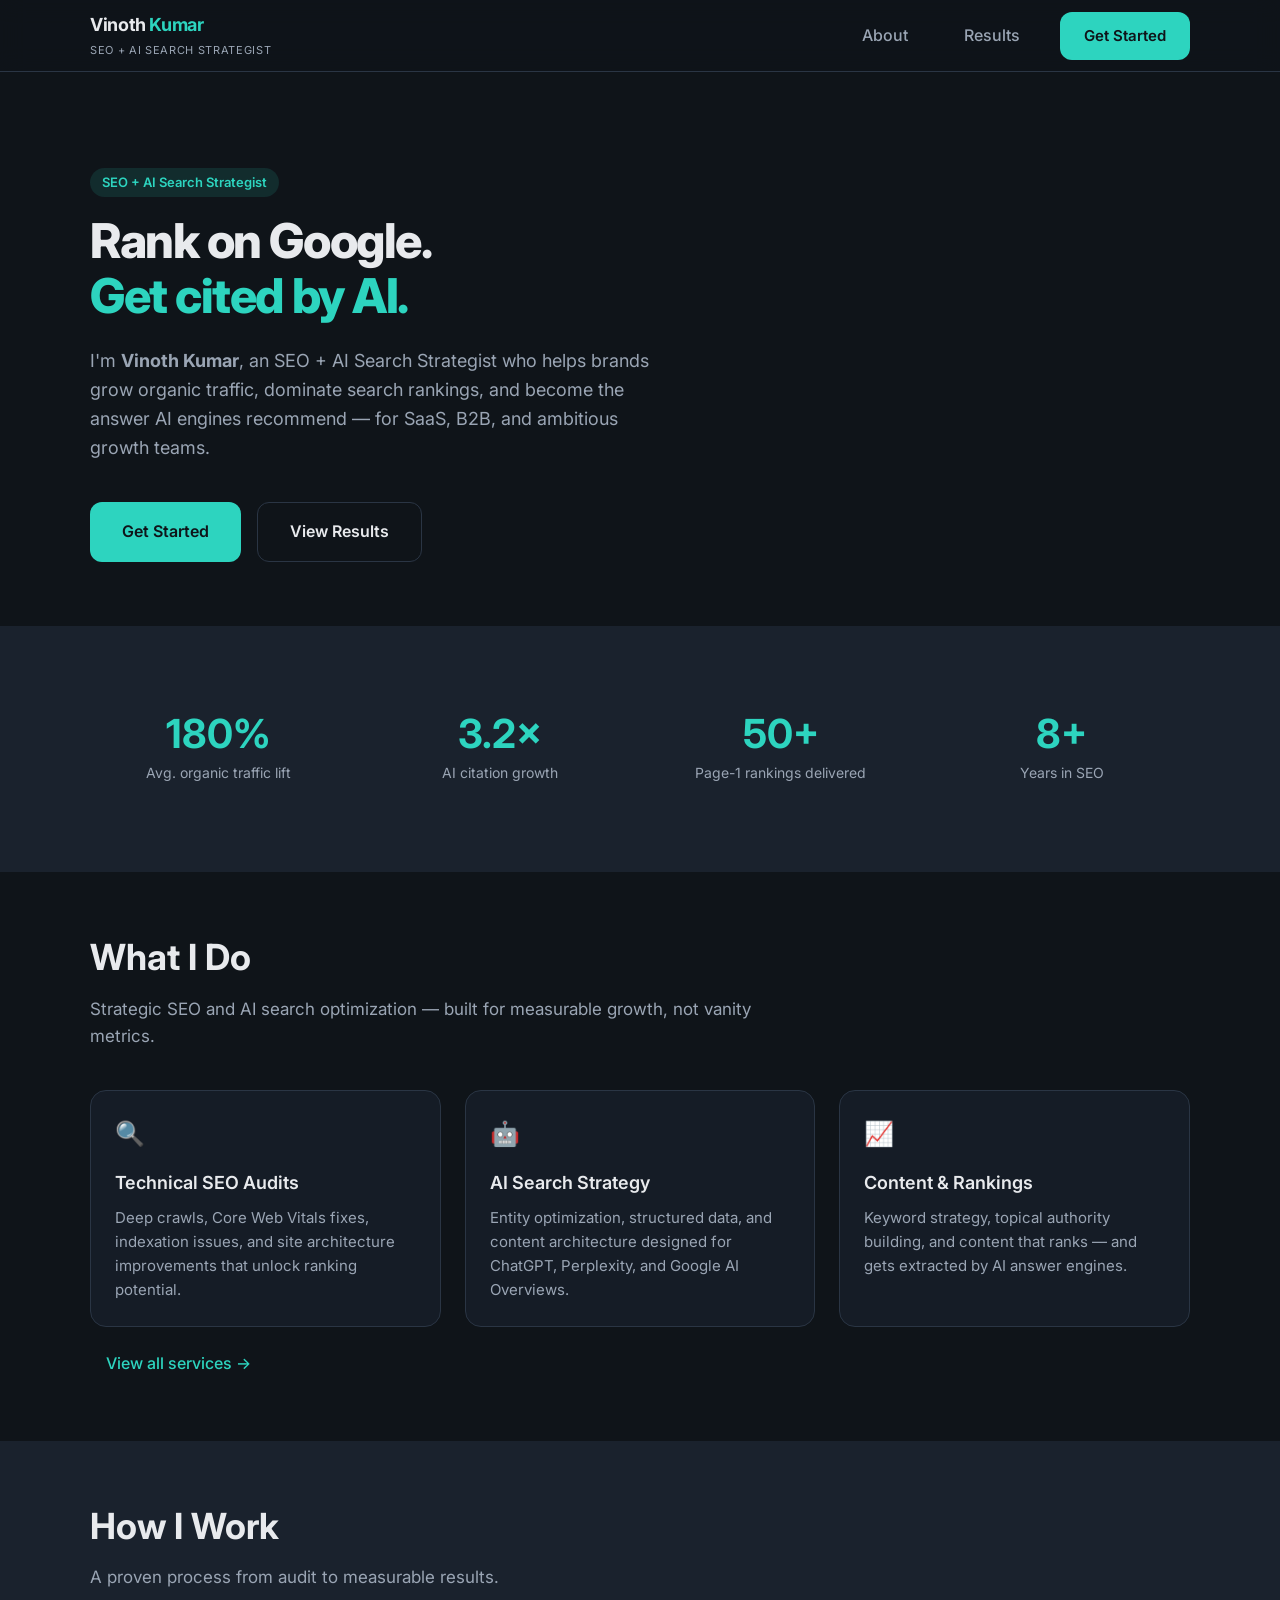
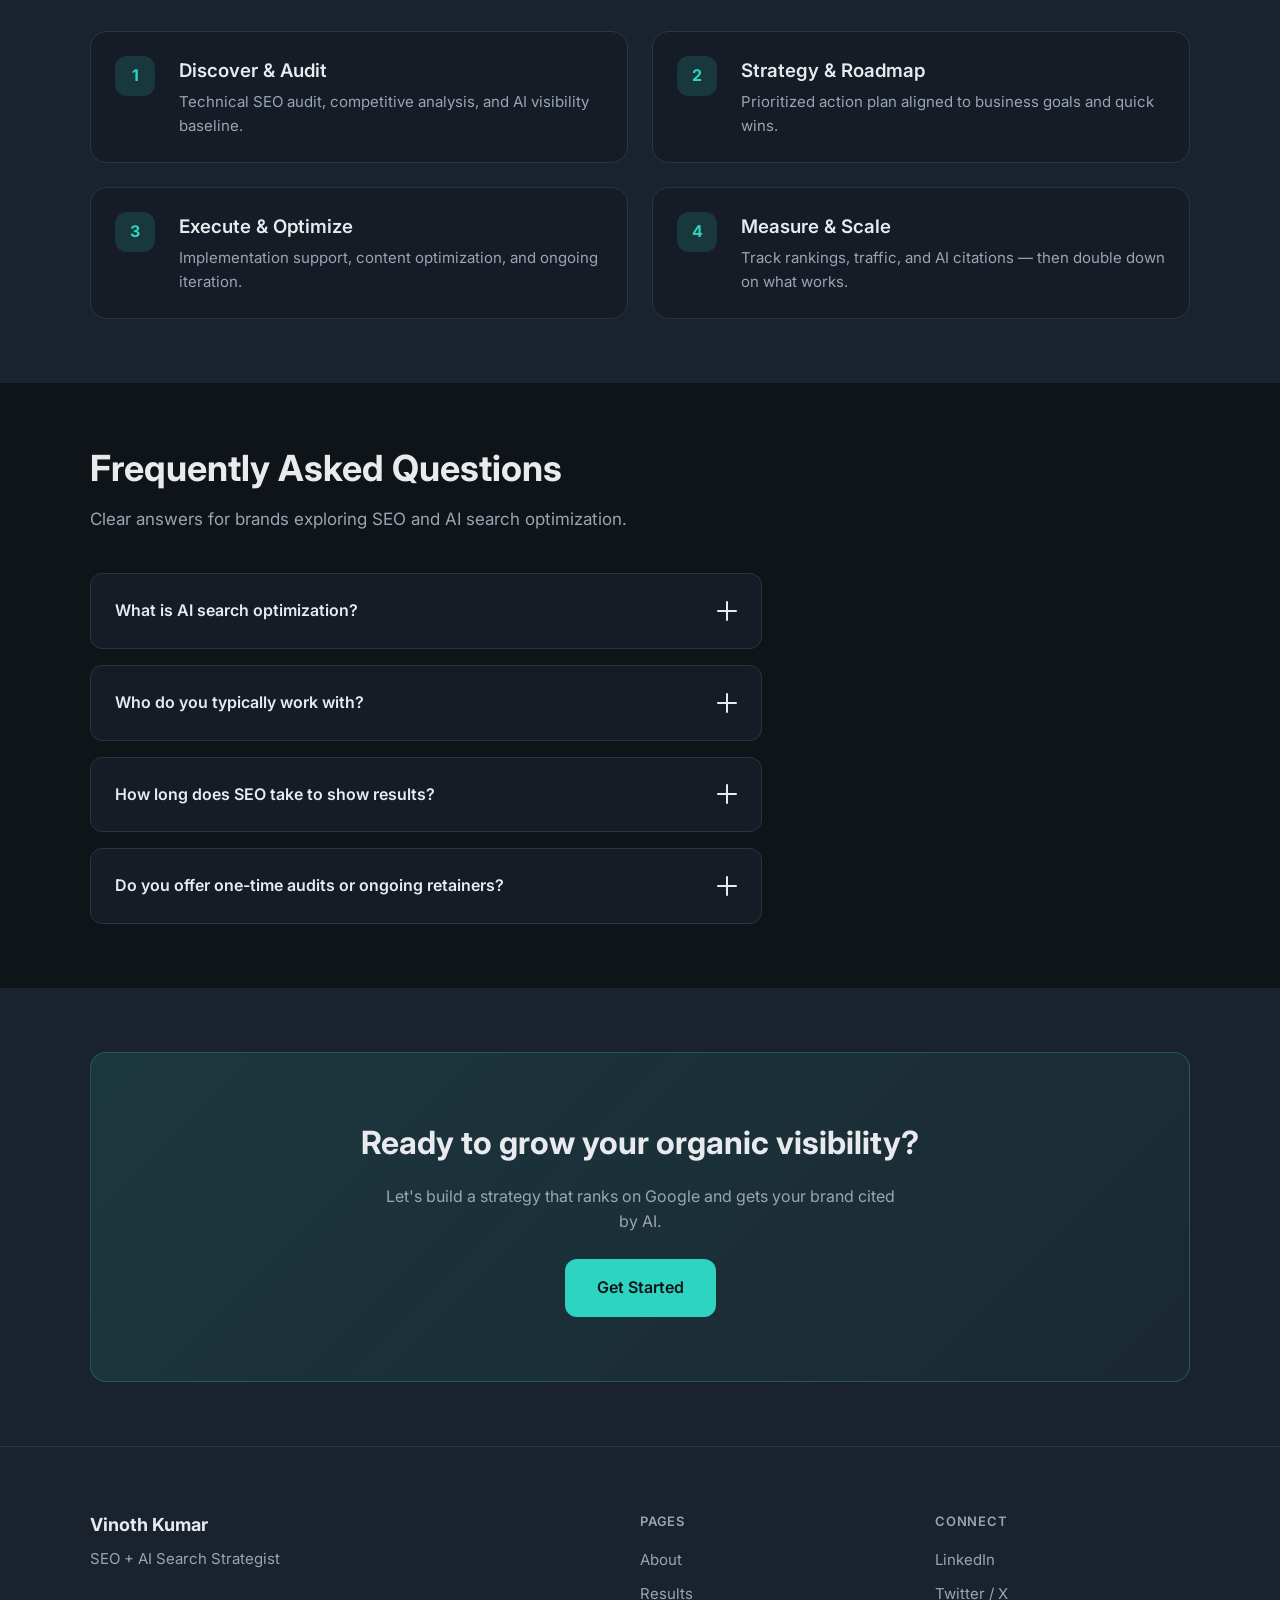
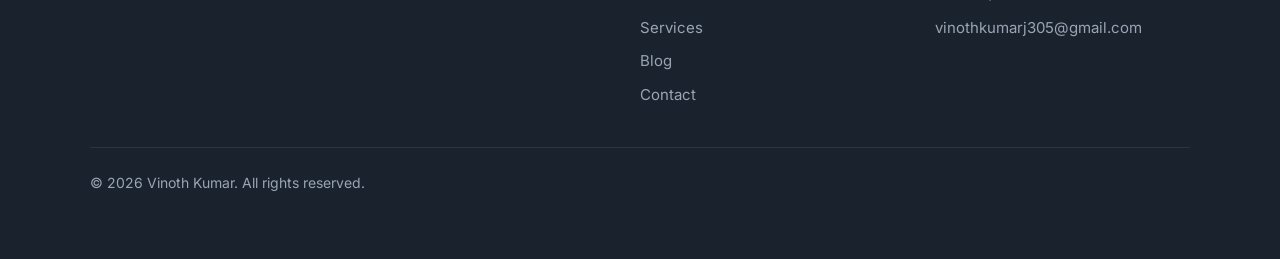
==== index.html @ 36f302c6 "Final commit" ====
<!DOCTYPE html>
<html lang="en">
<head>
  <meta charset="UTF-8">
  <meta name="viewport" content="width=device-width, initial-scale=1.0">
  <title>SEO + AI Search Strategist | Vinoth Kumar</title>
  <meta name="description" content="Vinoth Kumar is an SEO + AI Search Strategist helping brands rank on Google and get cited in AI answer engines like ChatGPT, Perplexity, and Google AI Overviews.">
  <link rel="canonical" href="https://vinothkumar.com/">
  <meta property="og:type" content="website">
 <meta name="google-site-verification" content="JysML5i7Ww_M5L6dFqR-Ev9CM48P8scNRQvdBjhO4kY" />
  <meta property="og:title" content="SEO + AI Search Strategist | Vinoth Kumar">
  <meta property="og:description" content="Rank on Google. Get cited by AI. Strategic SEO and AI search optimization for growth-focused brands.">
  <meta property="og:url" content="https://vinothkumar.com/">
  <meta property="og:image" content="https://vinothkumar.com/og-share.svg">
  <meta name="twitter:card" content="summary_large_image">
  <meta name="twitter:title" content="SEO + AI Search Strategist | Vinoth Kumar">
  <meta name="twitter:description" content="Rank on Google. Get cited by AI. Strategic SEO and AI search optimization for growth-focused brands.">
  <meta name="twitter:image" content="https://vinothkumar.com/og-share.svg">
  <link rel="icon" href="favicon.svg" type="image/svg+xml">
  <link rel="preconnect" href="https://fonts.googleapis.com">
  <link rel="preconnect" href="https://fonts.gstatic.com" crossorigin>
  <link href="https://fonts.googleapis.com/css2?family=Inter:wght@400;500;600;700;800&display=swap" rel="stylesheet">
  <link rel="stylesheet" href="reset.css">
  <link rel="stylesheet" href="variables.css">
  <link rel="stylesheet" href="layout.css">
  <link rel="stylesheet" href="components.css">
  <link rel="stylesheet" href="pages.css">
  <!-- Google tag (gtag.js) -->
<script async src="https://www.googletagmanager.com/gtag/js?id=G-STHYHL5LMD"></script>
<script>
  window.dataLayer = window.dataLayer || [];
  function gtag(){dataLayer.push(arguments);}
  gtag('js', new Date());

  gtag('config', 'G-STHYHL5LMD');
</script>
  <script type="application/ld+json">
  {
    "@context": "https://schema.org",
    "@type": "Person",
    "name": "Vinoth Kumar",
    "jobTitle": "SEO + AI Search Strategist",
    "url": "https://vinothkumar.com",
    "description": "SEO and AI search strategist helping brands improve organic visibility and AI answer engine citations.",
    "sameAs": [
      "https://linkedin.com/in/vinothkumar",
      "https://twitter.com/vinothkumar"
    ]
  }
  </script>
  <script type="application/ld+json">
  {
    "@context": "https://schema.org",
    "@type": "FAQPage",
    "mainEntity": [
      {
        "@type": "Question",
        "name": "What is AI search optimization?",
        "acceptedAnswer": {
          "@type": "Answer",
          "text": "AI search optimization is the practice of structuring content, entities, and technical signals so your brand appears in AI-generated answers from tools like ChatGPT, Perplexity, and Google AI Overviews — not just traditional search results."
        }
      },
      {
        "@type": "Question",
        "name": "Who does Vinoth Kumar work with?",
        "acceptedAnswer": {
          "@type": "Answer",
          "text": "Vinoth Kumar works with SaaS companies, B2B brands, and growth-focused businesses that want measurable improvements in organic traffic, search rankings, and AI visibility."
        }
      },
      {
        "@type": "Question",
        "name": "How long does SEO take to show results?",
        "acceptedAnswer": {
          "@type": "Answer",
          "text": "Most clients see initial improvements within 60–90 days, with compounding gains over 6–12 months depending on competition, site authority, and scope of work."
        }
      }
    ]
  }
  </script>
</head>
<body>
  <header class="site-header">
    <div class="container">
      <a href="index.html" class="logo" aria-label="Vinoth Kumar — Home">
        <span class="logo__name"><span class="logo__name-first">Vinoth</span> <span class="logo__name-last">Kumar</span></span>
        <span class="logo__tagline">SEO + AI Search Strategist</span>
      </a>
      <nav class="nav" aria-label="Main navigation">
        <ul class="nav__list">
          <li><a href="about.html" class="nav__link">About</a></li>
          <li><a href="results.html" class="nav__link">Results</a></li>
          <li><a href="contact.html" class="btn btn--primary nav__cta">Get Started</a></li>
        </ul>
      </nav>
      <button class="nav__toggle" aria-label="Open menu" aria-expanded="false">
        <span class="nav__toggle-icon"></span>
      </button>
    </div>
  </header>

  <main>
    <section class="hero">
      <div class="container">
        <div class="hero__content">
          <span class="badge">SEO + AI Search Strategist</span>
          <h1 class="hero__title">
            Rank on Google.<br>
            <span class="hero__title-accent">Get cited by AI.</span>
          </h1>
          <p class="hero__text">
            I'm <strong>Vinoth Kumar</strong>, an SEO + AI Search Strategist who helps brands grow organic traffic, dominate search rankings, and become the answer AI engines recommend — for SaaS, B2B, and ambitious growth teams.
          </p>
          <div class="hero__actions">
            <a href="contact.html" class="btn btn--primary btn--lg">Get Started</a>
            <a href="results.html" class="btn btn--secondary btn--lg">View Results</a>
          </div>
        </div>
      </div>
    </section>

    <section class="section section--alt">
      <div class="container">
        <div class="stats-row">
          <div class="stat">
            <div class="stat__value">180%</div>
            <div class="stat__label">Avg. organic traffic lift</div>
          </div>
          <div class="stat">
            <div class="stat__value">3.2×</div>
            <div class="stat__label">AI citation growth</div>
          </div>
          <div class="stat">
            <div class="stat__value">50+</div>
            <div class="stat__label">Page-1 rankings delivered</div>
          </div>
          <div class="stat">
            <div class="stat__value">8+</div>
            <div class="stat__label">Years in SEO</div>
          </div>
        </div>
      </div>
    </section>

    <section class="section" id="services">
      <div class="container">
        <div class="section__header">
          <h2 class="section__title">What I Do</h2>
          <p class="section__subtitle">Strategic SEO and AI search optimization — built for measurable growth, not vanity metrics.</p>
        </div>
        <div class="card-grid card-grid--3">
          <article class="card">
            <div class="card__icon" aria-hidden="true">🔍</div>
            <h3 class="card__title">Technical SEO Audits</h3>
            <p class="card__text">Deep crawls, Core Web Vitals fixes, indexation issues, and site architecture improvements that unlock ranking potential.</p>
          </article>
          <article class="card">
            <div class="card__icon" aria-hidden="true">🤖</div>
            <h3 class="card__title">AI Search Strategy</h3>
            <p class="card__text">Entity optimization, structured data, and content architecture designed for ChatGPT, Perplexity, and Google AI Overviews.</p>
          </article>
          <article class="card">
            <div class="card__icon" aria-hidden="true">📈</div>
            <h3 class="card__title">Content &amp; Rankings</h3>
            <p class="card__text">Keyword strategy, topical authority building, and content that ranks — and gets extracted by AI answer engines.</p>
          </article>
        </div>
        <p style="margin-top: var(--space-md);">
          <a href="services.html" class="nav__link" style="display: inline; color: var(--color-accent);">View all services →</a>
        </p>
      </div>
    </section>

    <section class="section section--alt">
      <div class="container">
        <div class="section__header">
          <h2 class="section__title">How I Work</h2>
          <p class="section__subtitle">A proven process from audit to measurable results.</p>
        </div>
        <ol class="process-list">
          <li class="process-step">
            <span class="process-step__number">1</span>
            <div>
              <h3 class="process-step__title">Discover &amp; Audit</h3>
              <p class="process-step__text">Technical SEO audit, competitive analysis, and AI visibility baseline.</p>
            </div>
          </li>
          <li class="process-step">
            <span class="process-step__number">2</span>
            <div>
              <h3 class="process-step__title">Strategy &amp; Roadmap</h3>
              <p class="process-step__text">Prioritized action plan aligned to business goals and quick wins.</p>
            </div>
          </li>
          <li class="process-step">
            <span class="process-step__number">3</span>
            <div>
              <h3 class="process-step__title">Execute &amp; Optimize</h3>
              <p class="process-step__text">Implementation support, content optimization, and ongoing iteration.</p>
            </div>
          </li>
          <li class="process-step">
            <span class="process-step__number">4</span>
            <div>
              <h3 class="process-step__title">Measure &amp; Scale</h3>
              <p class="process-step__text">Track rankings, traffic, and AI citations — then double down on what works.</p>
            </div>
          </li>
        </ol>
      </div>
    </section>

    <section class="section">
      <div class="container">
        <div class="section__header">
          <h2 class="section__title">Frequently Asked Questions</h2>
          <p class="section__subtitle">Clear answers for brands exploring SEO and AI search optimization.</p>
        </div>
        <div class="faq-list">
          <div class="faq-item">
            <button class="faq-item__question" aria-expanded="false">
              What is AI search optimization?
              <span class="faq-item__icon" aria-hidden="true"></span>
            </button>
            <div class="faq-item__answer">
              AI search optimization is the practice of structuring content, entities, and technical signals so your brand appears in AI-generated answers from tools like ChatGPT, Perplexity, and Google AI Overviews — not just traditional search results.
            </div>
          </div>
          <div class="faq-item">
            <button class="faq-item__question" aria-expanded="false">
              Who do you typically work with?
              <span class="faq-item__icon" aria-hidden="true"></span>
            </button>
            <div class="faq-item__answer">
              I work with SaaS companies, B2B brands, and growth-focused businesses that want measurable improvements in organic traffic, search rankings, and AI visibility.
            </div>
          </div>
          <div class="faq-item">
            <button class="faq-item__question" aria-expanded="false">
              How long does SEO take to show results?
              <span class="faq-item__icon" aria-hidden="true"></span>
            </button>
            <div class="faq-item__answer">
              Most clients see initial improvements within 60–90 days, with compounding gains over 6–12 months depending on competition, site authority, and scope of work.
            </div>
          </div>
          <div class="faq-item">
            <button class="faq-item__question" aria-expanded="false">
              Do you offer one-time audits or ongoing retainers?
              <span class="faq-item__icon" aria-hidden="true"></span>
            </button>
            <div class="faq-item__answer">
              Both. I offer comprehensive SEO audits for teams that want a clear roadmap, and monthly retainers for brands that want ongoing strategy, execution support, and AI search optimization.
            </div>
          </div>
        </div>
      </div>
    </section>

    <section class="section section--alt">
      <div class="container">
        <div class="cta-band">
          <h2 class="cta-band__title">Ready to grow your organic visibility?</h2>
          <p class="cta-band__text">Let's build a strategy that ranks on Google and gets your brand cited by AI.</p>
          <a href="contact.html" class="btn btn--primary btn--lg">Get Started</a>
        </div>
      </div>
    </section>
  </main>

  <footer class="site-footer">
    <div class="container">
      <div class="footer-grid">
        <div class="footer-brand">
          <p class="footer-brand__name">Vinoth Kumar</p>
          <p class="footer-brand__tagline">SEO + AI Search Strategist</p>
        </div>
        <nav class="footer-nav" aria-label="Footer navigation">
          <p class="footer-nav__title">Pages</p>
          <ul class="footer-nav__list">
            <li><a href="about.html" class="footer-nav__link">About</a></li>
            <li><a href="results.html" class="footer-nav__link">Results</a></li>
            <li><a href="services.html" class="footer-nav__link">Services</a></li>
            <li><a href="blog/index.html" class="footer-nav__link">Blog</a></li>
            <li><a href="contact.html" class="footer-nav__link">Contact</a></li>
          </ul>
        </nav>
        <nav class="footer-nav" aria-label="Connect">
          <p class="footer-nav__title">Connect</p>
          <ul class="footer-nav__list">
            <li><a href="https://linkedin.com/in/vinothkumar" class="footer-nav__link" rel="noopener noreferrer" target="_blank">LinkedIn</a></li>
            <li><a href="https://twitter.com/vinothkumar" class="footer-nav__link" rel="noopener noreferrer" target="_blank">Twitter / X</a></li>
            <li><a href="mailto:vinothkumarj305@gmail.com" class="footer-nav__link">vinothkumarj305@gmail.com</a></li>
          </ul>
        </nav>
      </div>
      <div class="footer-bottom">
        <p>&copy; 2026 Vinoth Kumar. All rights reserved.</p>
      </div>
    </div>
  </footer>

  <script src="main.js"></script>
</body>
</html>
---- variables.css ----
:root {
  --color-bg: #0f1419;
  --color-bg-elevated: #1a222d;
  --color-bg-card: #151c26;
  --color-text: #e8eaed;
  --color-text-muted: #9aa5b4;
  --color-accent: #2dd4bf;
  --color-accent-hover: #14b8a6;
  --color-border: #2a3544;
  --color-white: #ffffff;

  --font-sans: "Inter", system-ui, -apple-system, sans-serif;

  --space-xs: 0.5rem;
  --space-sm: 1rem;
  --space-md: 1.5rem;
  --space-lg: 2.5rem;
  --space-xl: 4rem;
  --space-2xl: 6rem;

  --max-width: 1100px;
  --header-height: 4.5rem;
  --radius-sm: 0.375rem;
  --radius-md: 0.75rem;
  --radius-lg: 1rem;

  --shadow-sm: 0 2px 8px rgba(0, 0, 0, 0.25);
  --shadow-md: 0 8px 24px rgba(0, 0, 0, 0.35);

  --transition: 0.2s ease;
}
---- layout.css ----
body {
  font-family: var(--font-sans);
  background-color: var(--color-bg);
  color: var(--color-text);
}

.container {
  width: min(100% - 2rem, var(--max-width));
  margin-inline: auto;
}

.section {
  padding-block: var(--space-xl);
}

.section--alt {
  background-color: var(--color-bg-elevated);
}

.section__header {
  margin-bottom: var(--space-lg);
  max-width: 42rem;
}

.section__title {
  font-size: clamp(1.75rem, 4vw, 2.25rem);
  font-weight: 700;
  line-height: 1.2;
  margin-bottom: var(--space-sm);
}

.section__subtitle {
  color: var(--color-text-muted);
  font-size: 1.0625rem;
}

/* Header */
.site-header {
  position: sticky;
  top: 0;
  z-index: 100;
  height: var(--header-height);
  background-color: rgba(15, 20, 25, 0.92);
  backdrop-filter: blur(12px);
  border-bottom: 1px solid var(--color-border);
}

.site-header .container {
  display: flex;
  align-items: center;
  justify-content: space-between;
  height: 100%;
}

.logo {
  display: flex;
  flex-direction: column;
  gap: 0.125rem;
}

.logo__name {
  font-size: 1.125rem;
  font-weight: 700;
  letter-spacing: -0.02em;
}

.logo__name-first {
  color: var(--color-text);
}

.logo__name-last {
  color: var(--color-accent);
}

.logo__tagline {
  font-size: 0.6875rem;
  color: var(--color-text-muted);
  text-transform: uppercase;
  letter-spacing: 0.06em;
}

.nav__toggle {
  display: flex;
  align-items: center;
  justify-content: center;
  width: 2.5rem;
  height: 2.5rem;
  color: var(--color-text);
}

.nav__toggle-icon,
.nav__toggle-icon::before,
.nav__toggle-icon::after {
  display: block;
  width: 1.25rem;
  height: 2px;
  background-color: currentColor;
  border-radius: 1px;
  transition: transform var(--transition), opacity var(--transition);
}

.nav__toggle-icon {
  position: relative;
}

.nav__toggle-icon::before,
.nav__toggle-icon::after {
  content: "";
  position: absolute;
  left: 0;
}

.nav__toggle-icon::before {
  top: -6px;
}

.nav__toggle-icon::after {
  top: 6px;
}

.nav__toggle[aria-expanded="true"] .nav__toggle-icon {
  background-color: transparent;
}

.nav__toggle[aria-expanded="true"] .nav__toggle-icon::before {
  top: 0;
  transform: rotate(45deg);
}

.nav__toggle[aria-expanded="true"] .nav__toggle-icon::after {
  top: 0;
  transform: rotate(-45deg);
}

.nav__list {
  display: none;
  flex-direction: column;
  gap: var(--space-sm);
  position: absolute;
  top: var(--header-height);
  left: 0;
  right: 0;
  padding: var(--space-md);
  background-color: var(--color-bg-elevated);
  border-bottom: 1px solid var(--color-border);
  box-shadow: var(--shadow-md);
}

.nav__list.is-open {
  display: flex;
}

.nav__link {
  display: block;
  padding: var(--space-xs) var(--space-sm);
  color: var(--color-text-muted);
  font-weight: 500;
  border-radius: var(--radius-sm);
  transition: color var(--transition), background-color var(--transition);
}

.nav__link:hover,
.nav__link:focus-visible {
  color: var(--color-text);
  background-color: var(--color-bg-card);
}

.nav__link[aria-current="page"] {
  color: var(--color-accent);
}

.nav__cta {
  width: 100%;
  text-align: center;
}

@media (min-width: 768px) {
  .nav__toggle {
    display: none;
  }

  .nav__list {
    display: flex;
    flex-direction: row;
    align-items: center;
    position: static;
    padding: 0;
    background: none;
    border: none;
    box-shadow: none;
    gap: var(--space-md);
  }

  .nav__cta {
    width: auto;
  }
}

/* Footer */
.site-footer {
  padding-block: var(--space-xl);
  border-top: 1px solid var(--color-border);
  background-color: var(--color-bg-elevated);
}

.footer-grid {
  display: grid;
  gap: var(--space-lg);
}

.footer-brand__name {
  font-size: 1.125rem;
  font-weight: 700;
  margin-bottom: var(--space-xs);
}

.footer-brand__tagline {
  color: var(--color-text-muted);
  font-size: 0.9375rem;
  margin-bottom: var(--space-md);
}

.footer-nav__title {
  font-size: 0.8125rem;
  font-weight: 600;
  text-transform: uppercase;
  letter-spacing: 0.06em;
  color: var(--color-text-muted);
  margin-bottom: var(--space-sm);
}

.footer-nav__list {
  display: flex;
  flex-direction: column;
  gap: var(--space-xs);
}

.footer-nav__link {
  color: var(--color-text-muted);
  font-size: 0.9375rem;
  transition: color var(--transition);
}

.footer-nav__link:hover,
.footer-nav__link:focus-visible {
  color: var(--color-accent);
}

.footer-bottom {
  margin-top: var(--space-lg);
  padding-top: var(--space-md);
  border-top: 1px solid var(--color-border);
  color: var(--color-text-muted);
  font-size: 0.875rem;
}

@media (min-width: 768px) {
  .footer-grid {
    grid-template-columns: 2fr 1fr 1fr;
  }
}
---- components.css ----
.btn {
  display: inline-flex;
  align-items: center;
  justify-content: center;
  gap: 0.5rem;
  padding: 0.75rem 1.5rem;
  font-weight: 600;
  font-size: 0.9375rem;
  border-radius: var(--radius-md);
  transition: background-color var(--transition), color var(--transition), transform var(--transition);
}

.btn:focus-visible {
  outline: 2px solid var(--color-accent);
  outline-offset: 2px;
}

.btn--primary {
  background-color: var(--color-accent);
  color: var(--color-bg);
}

.btn--primary:hover {
  background-color: var(--color-accent-hover);
}

.btn--secondary {
  background-color: transparent;
  color: var(--color-text);
  border: 1px solid var(--color-border);
}

.btn--secondary:hover {
  border-color: var(--color-accent);
  color: var(--color-accent);
}

.btn--lg {
  padding: 1rem 2rem;
  font-size: 1rem;
}

/* Cards */
.card-grid {
  display: grid;
  gap: var(--space-md);
}

.card {
  background-color: var(--color-bg-card);
  border: 1px solid var(--color-border);
  border-radius: var(--radius-lg);
  padding: var(--space-md);
  transition: border-color var(--transition), transform var(--transition);
}

.card:hover {
  border-color: rgba(45, 212, 191, 0.4);
}

.card__icon {
  font-size: 1.5rem;
  margin-bottom: var(--space-sm);
}

.card__title {
  font-size: 1.125rem;
  font-weight: 600;
  margin-bottom: var(--space-xs);
}

.card__text {
  color: var(--color-text-muted);
  font-size: 0.9375rem;
}

.card__metric {
  font-size: 2rem;
  font-weight: 700;
  color: var(--color-accent);
  line-height: 1;
  margin-bottom: var(--space-xs);
}

@media (min-width: 768px) {
  .card-grid--2 {
    grid-template-columns: repeat(2, 1fr);
  }

  .card-grid--3 {
    grid-template-columns: repeat(3, 1fr);
  }
}

/* FAQ */
.faq-list {
  display: flex;
  flex-direction: column;
  gap: var(--space-sm);
  max-width: 42rem;
}

.faq-item {
  background-color: var(--color-bg-card);
  border: 1px solid var(--color-border);
  border-radius: var(--radius-md);
  overflow: hidden;
}

.faq-item__question {
  width: 100%;
  display: flex;
  align-items: center;
  justify-content: space-between;
  gap: var(--space-sm);
  padding: var(--space-md);
  text-align: left;
  font-weight: 600;
  color: var(--color-text);
}

.faq-item__question:hover {
  color: var(--color-accent);
}

.faq-item__icon {
  flex-shrink: 0;
  width: 1.25rem;
  height: 1.25rem;
  position: relative;
}

.faq-item__icon::before,
.faq-item__icon::after {
  content: "";
  position: absolute;
  background-color: currentColor;
  border-radius: 1px;
}

.faq-item__icon::before {
  width: 100%;
  height: 2px;
  top: 50%;
  transform: translateY(-50%);
}

.faq-item__icon::after {
  width: 2px;
  height: 100%;
  left: 50%;
  transform: translateX(-50%);
  transition: transform var(--transition);
}

.faq-item.is-open .faq-item__icon::after {
  transform: translateX(-50%) rotate(90deg);
  opacity: 0;
}

.faq-item__answer {
  display: none;
  padding: 0 var(--space-md) var(--space-md);
  color: var(--color-text-muted);
  font-size: 0.9375rem;
}

.faq-item.is-open .faq-item__answer {
  display: block;
}

/* Forms */
.form-group {
  margin-bottom: var(--space-md);
}

.form-label {
  display: block;
  font-weight: 500;
  margin-bottom: var(--space-xs);
  font-size: 0.9375rem;
}

.form-input,
.form-textarea,
.form-select {
  width: 100%;
  padding: 0.75rem 1rem;
  background-color: var(--color-bg);
  border: 1px solid var(--color-border);
  border-radius: var(--radius-md);
  color: var(--color-text);
  transition: border-color var(--transition);
}

.form-input:focus,
.form-textarea:focus,
.form-select:focus {
  outline: none;
  border-color: var(--color-accent);
}

.form-input.is-invalid,
.form-textarea.is-invalid {
  border-color: #f87171;
}

.form-error {
  color: #f87171;
  font-size: 0.8125rem;
  margin-top: var(--space-xs);
  display: none;
}

.form-error.is-visible {
  display: block;
}

.form-success {
  padding: var(--space-md);
  background-color: rgba(45, 212, 191, 0.1);
  border: 1px solid var(--color-accent);
  border-radius: var(--radius-md);
  color: var(--color-accent);
  display: none;
}

.form-success.is-visible {
  display: block;
}

/* Stats */
.stats-row {
  display: grid;
  grid-template-columns: repeat(2, 1fr);
  gap: var(--space-md);
}

.stat {
  text-align: center;
  padding: var(--space-md);
}

.stat__value {
  font-size: clamp(1.75rem, 4vw, 2.5rem);
  font-weight: 700;
  color: var(--color-accent);
  line-height: 1;
}

.stat__label {
  color: var(--color-text-muted);
  font-size: 0.875rem;
  margin-top: var(--space-xs);
}

@media (min-width: 768px) {
  .stats-row {
    grid-template-columns: repeat(4, 1fr);
  }
}

/* Badge */
.badge {
  display: inline-block;
  padding: 0.25rem 0.75rem;
  font-size: 0.8125rem;
  font-weight: 600;
  color: var(--color-accent);
  background-color: rgba(45, 212, 191, 0.12);
  border-radius: 999px;
  margin-bottom: var(--space-sm);
}

/* Process steps */
.process-list {
  display: grid;
  gap: var(--space-md);
  counter-reset: step;
}

.process-step {
  display: flex;
  gap: var(--space-md);
  padding: var(--space-md);
  background-color: var(--color-bg-card);
  border: 1px solid var(--color-border);
  border-radius: var(--radius-lg);
}

.process-step__number {
  flex-shrink: 0;
  width: 2.5rem;
  height: 2.5rem;
  display: flex;
  align-items: center;
  justify-content: center;
  background-color: rgba(45, 212, 191, 0.15);
  color: var(--color-accent);
  font-weight: 700;
  border-radius: var(--radius-md);
}

.process-step__title {
  font-weight: 600;
  margin-bottom: 0.25rem;
}

.process-step__text {
  color: var(--color-text-muted);
  font-size: 0.9375rem;
}

@media (min-width: 768px) {
  .process-list {
    grid-template-columns: repeat(2, 1fr);
  }
}
---- pages.css ----
/* Hero */
.hero {
  padding-block: var(--space-2xl) var(--space-xl);
}

.hero__content {
  max-width: 42rem;
}

.hero__title {
  font-size: clamp(2rem, 5vw, 3rem);
  font-weight: 800;
  line-height: 1.15;
  letter-spacing: -0.03em;
  margin-bottom: var(--space-md);
}

.hero__title-accent {
  color: var(--color-accent);
}

.hero__text {
  font-size: 1.125rem;
  color: var(--color-text-muted);
  margin-bottom: var(--space-lg);
  max-width: 36rem;
}

.hero__actions {
  display: flex;
  flex-wrap: wrap;
  gap: var(--space-sm);
}

/* Page header (inner pages) */
.page-header {
  padding-block: var(--space-xl) var(--space-lg);
  border-bottom: 1px solid var(--color-border);
}

.page-header__title {
  font-size: clamp(2rem, 4vw, 2.75rem);
  font-weight: 800;
  letter-spacing: -0.02em;
  margin-bottom: var(--space-sm);
}

.page-header__text {
  color: var(--color-text-muted);
  font-size: 1.0625rem;
  max-width: 42rem;
}

/* About */
.about-grid {
  display: grid;
  gap: var(--space-lg);
}

.about-content p {
  color: var(--color-text-muted);
  margin-bottom: var(--space-md);
}

.about-content h2 {
  font-size: 1.375rem;
  font-weight: 700;
  margin-bottom: var(--space-sm);
  margin-top: var(--space-lg);
}

.about-content h2:first-child {
  margin-top: 0;
}

.about-content ul {
  list-style: disc;
  padding-left: 1.25rem;
  color: var(--color-text-muted);
  margin-bottom: var(--space-md);
}

.about-content li {
  margin-bottom: 0.375rem;
}

.about-sidebar {
  background-color: var(--color-bg-card);
  border: 1px solid var(--color-border);
  border-radius: var(--radius-lg);
  padding: var(--space-md);
}

.about-sidebar__title {
  font-weight: 600;
  margin-bottom: var(--space-sm);
}

.about-sidebar__item {
  display: flex;
  justify-content: space-between;
  padding-block: var(--space-xs);
  border-bottom: 1px solid var(--color-border);
  font-size: 0.9375rem;
}

.about-sidebar__item:last-child {
  border-bottom: none;
}

.about-sidebar__label {
  color: var(--color-text-muted);
}

@media (min-width: 768px) {
  .about-grid {
    grid-template-columns: 2fr 1fr;
    align-items: start;
  }
}

/* Results / case studies */
.case-study {
  padding: var(--space-lg);
  background-color: var(--color-bg-card);
  border: 1px solid var(--color-border);
  border-radius: var(--radius-lg);
  margin-bottom: var(--space-lg);
}

.case-study__meta {
  display: flex;
  flex-wrap: wrap;
  gap: var(--space-sm);
  margin-bottom: var(--space-md);
}

.case-study__tag {
  font-size: 0.8125rem;
  padding: 0.25rem 0.625rem;
  background-color: rgba(45, 212, 191, 0.1);
  color: var(--color-accent);
  border-radius: 999px;
}

.case-study__title {
  font-size: 1.375rem;
  font-weight: 700;
  margin-bottom: var(--space-sm);
}

.case-study__summary {
  color: var(--color-text-muted);
  margin-bottom: var(--space-md);
}

.case-study__metrics {
  display: grid;
  grid-template-columns: repeat(2, 1fr);
  gap: var(--space-sm);
}

.case-study__metric {
  padding: var(--space-sm);
  background-color: var(--color-bg);
  border-radius: var(--radius-md);
  text-align: center;
}

@media (min-width: 768px) {
  .case-study__metrics {
    grid-template-columns: repeat(4, 1fr);
  }
}

/* Contact */
.contact-grid {
  display: grid;
  gap: var(--space-xl);
}

.contact-info__item {
  margin-bottom: var(--space-md);
}

.contact-info__label {
  font-size: 0.8125rem;
  text-transform: uppercase;
  letter-spacing: 0.06em;
  color: var(--color-text-muted);
  margin-bottom: 0.25rem;
}

.contact-form-wrapper {
  background-color: var(--color-bg-card);
  border: 1px solid var(--color-border);
  border-radius: var(--radius-lg);
  padding: var(--space-lg);
}

@media (min-width: 768px) {
  .contact-grid {
    grid-template-columns: 1fr 1.5fr;
  }
}

/* Services */
.service-block {
  padding: var(--space-lg);
  border: 1px solid var(--color-border);
  border-radius: var(--radius-lg);
  margin-bottom: var(--space-md);
  background-color: var(--color-bg-card);
}

.service-block__title {
  font-size: 1.25rem;
  font-weight: 700;
  margin-bottom: var(--space-sm);
}

.service-block__text {
  color: var(--color-text-muted);
  margin-bottom: var(--space-md);
}

.service-block__list {
  list-style: disc;
  padding-left: 1.25rem;
  color: var(--color-text-muted);
  font-size: 0.9375rem;
}

.service-block__list li {
  margin-bottom: 0.375rem;
}

/* Blog */
.blog-grid {
  display: grid;
  gap: var(--space-md);
}

.blog-card {
  display: block;
  padding: var(--space-md);
  background-color: var(--color-bg-card);
  border: 1px solid var(--color-border);
  border-radius: var(--radius-lg);
  transition: border-color var(--transition);
}

.blog-card:hover {
  border-color: var(--color-accent);
}

.blog-card__date {
  font-size: 0.8125rem;
  color: var(--color-text-muted);
  margin-bottom: var(--space-xs);
}

.blog-card__title {
  font-size: 1.125rem;
  font-weight: 600;
  margin-bottom: var(--space-xs);
}

.blog-card__excerpt {
  color: var(--color-text-muted);
  font-size: 0.9375rem;
}

.article-content {
  max-width: 42rem;
  margin-inline: auto;
}

.article-content h2 {
  font-size: 1.375rem;
  font-weight: 700;
  margin-top: var(--space-lg);
  margin-bottom: var(--space-sm);
}

.article-content p {
  color: var(--color-text-muted);
  margin-bottom: var(--space-md);
}

.article-content ul {
  list-style: disc;
  padding-left: 1.25rem;
  color: var(--color-text-muted);
  margin-bottom: var(--space-md);
}

.article-content li {
  margin-bottom: 0.375rem;
}

.article-meta {
  color: var(--color-text-muted);
  font-size: 0.9375rem;
  margin-bottom: var(--space-lg);
  padding-bottom: var(--space-md);
  border-bottom: 1px solid var(--color-border);
}

.takeaways {
  background-color: rgba(45, 212, 191, 0.08);
  border-left: 3px solid var(--color-accent);
  padding: var(--space-md);
  border-radius: 0 var(--radius-md) var(--radius-md) 0;
  margin-bottom: var(--space-lg);
}

.takeaways__title {
  font-weight: 600;
  margin-bottom: var(--space-sm);
}

.takeaways ul {
  list-style: disc;
  padding-left: 1.25rem;
  color: var(--color-text-muted);
  font-size: 0.9375rem;
}

.author-bio {
  margin-top: var(--space-xl);
  padding: var(--space-md);
  background-color: var(--color-bg-card);
  border: 1px solid var(--color-border);
  border-radius: var(--radius-lg);
}

.author-bio__name {
  font-weight: 600;
  margin-bottom: 0.25rem;
}

.author-bio__text {
  color: var(--color-text-muted);
  font-size: 0.9375rem;
}

/* CTA band */
.cta-band {
  text-align: center;
  padding: var(--space-xl);
  background: linear-gradient(135deg, rgba(45, 212, 191, 0.12) 0%, rgba(45, 212, 191, 0.04) 100%);
  border: 1px solid rgba(45, 212, 191, 0.25);
  border-radius: var(--radius-lg);
}

.cta-band__title {
  font-size: clamp(1.5rem, 3vw, 2rem);
  font-weight: 700;
  margin-bottom: var(--space-sm);
}

.cta-band__text {
  color: var(--color-text-muted);
  margin-bottom: var(--space-md);
  max-width: 32rem;
  margin-inline: auto;
}

/* 404 */
.error-page {
  min-height: 60vh;
  display: flex;
  flex-direction: column;
  align-items: center;
  justify-content: center;
  text-align: center;
  padding: var(--space-xl);
}

.error-page__code {
  font-size: 5rem;
  font-weight: 800;
  color: var(--color-accent);
  line-height: 1;
}

.error-page__title {
  font-size: 1.5rem;
  margin-block: var(--space-sm);
}

.error-page__text {
  color: var(--color-text-muted);
  margin-bottom: var(--space-lg);
}
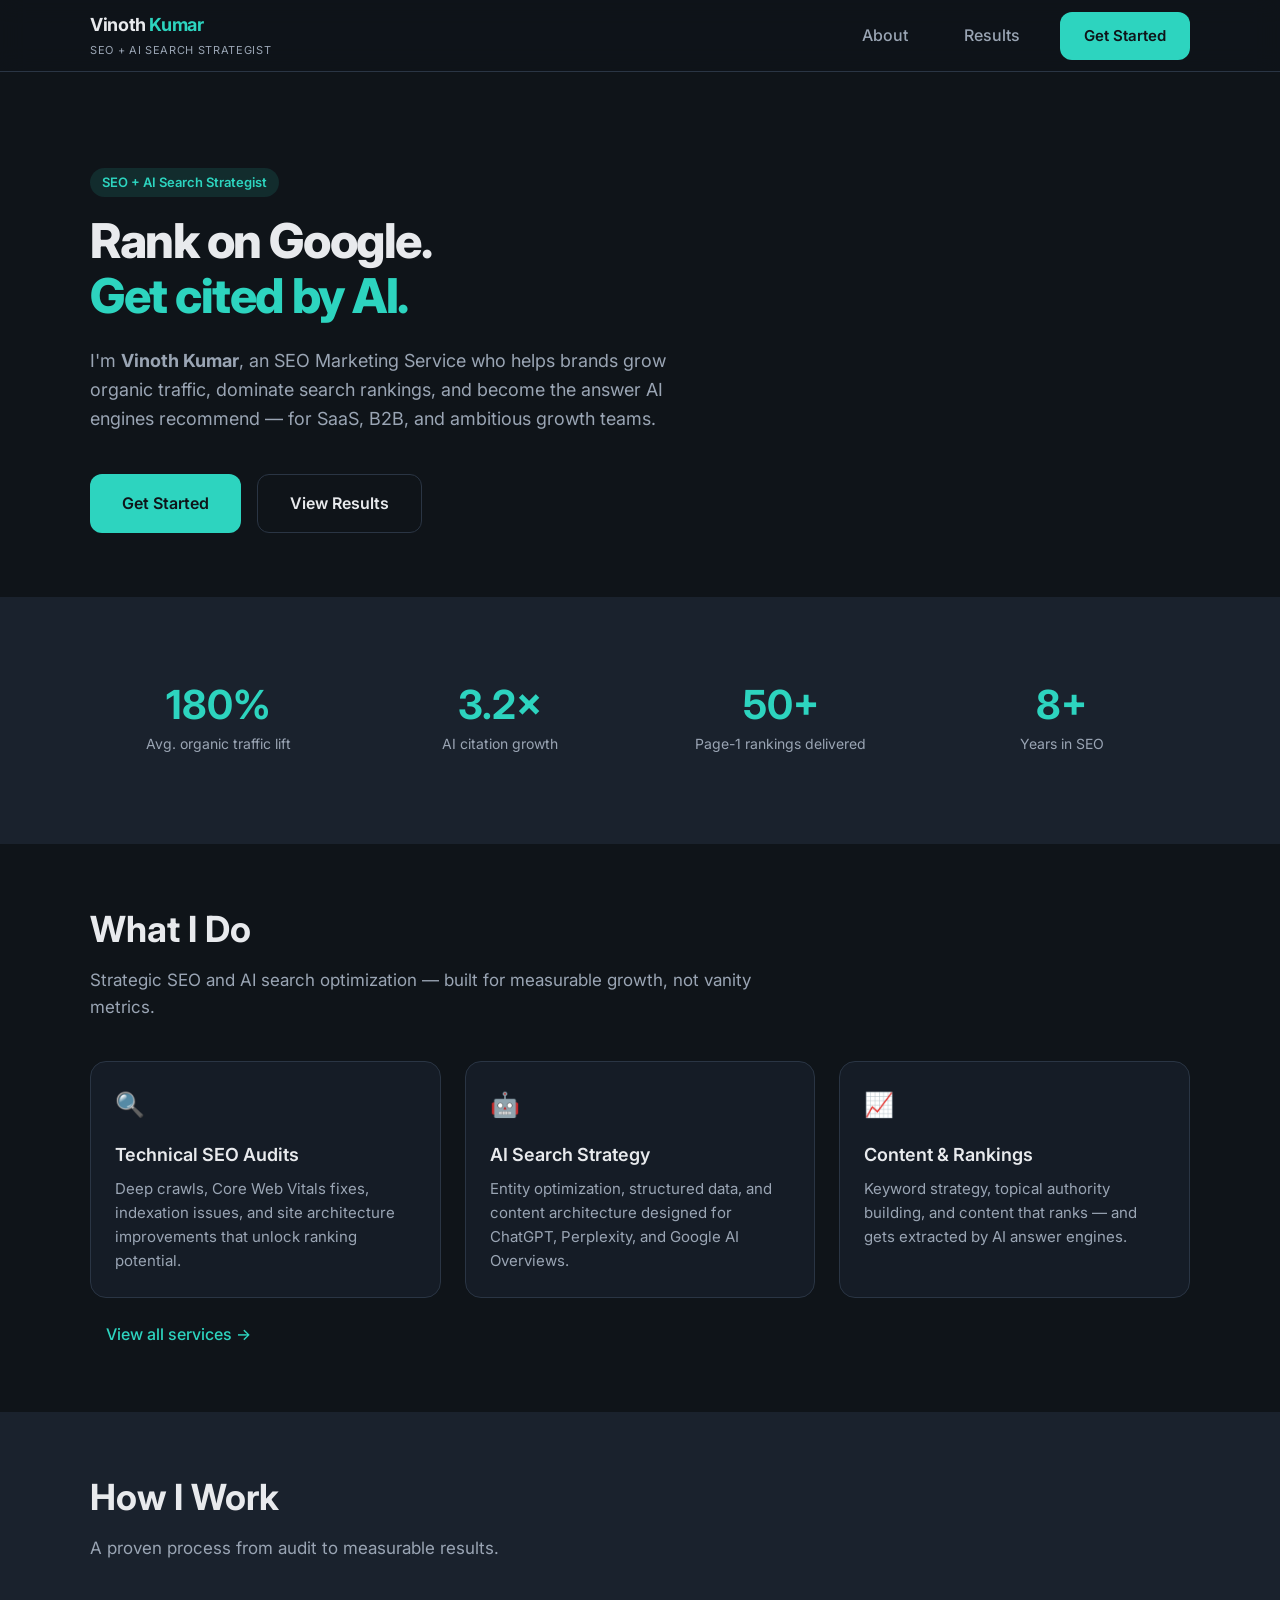
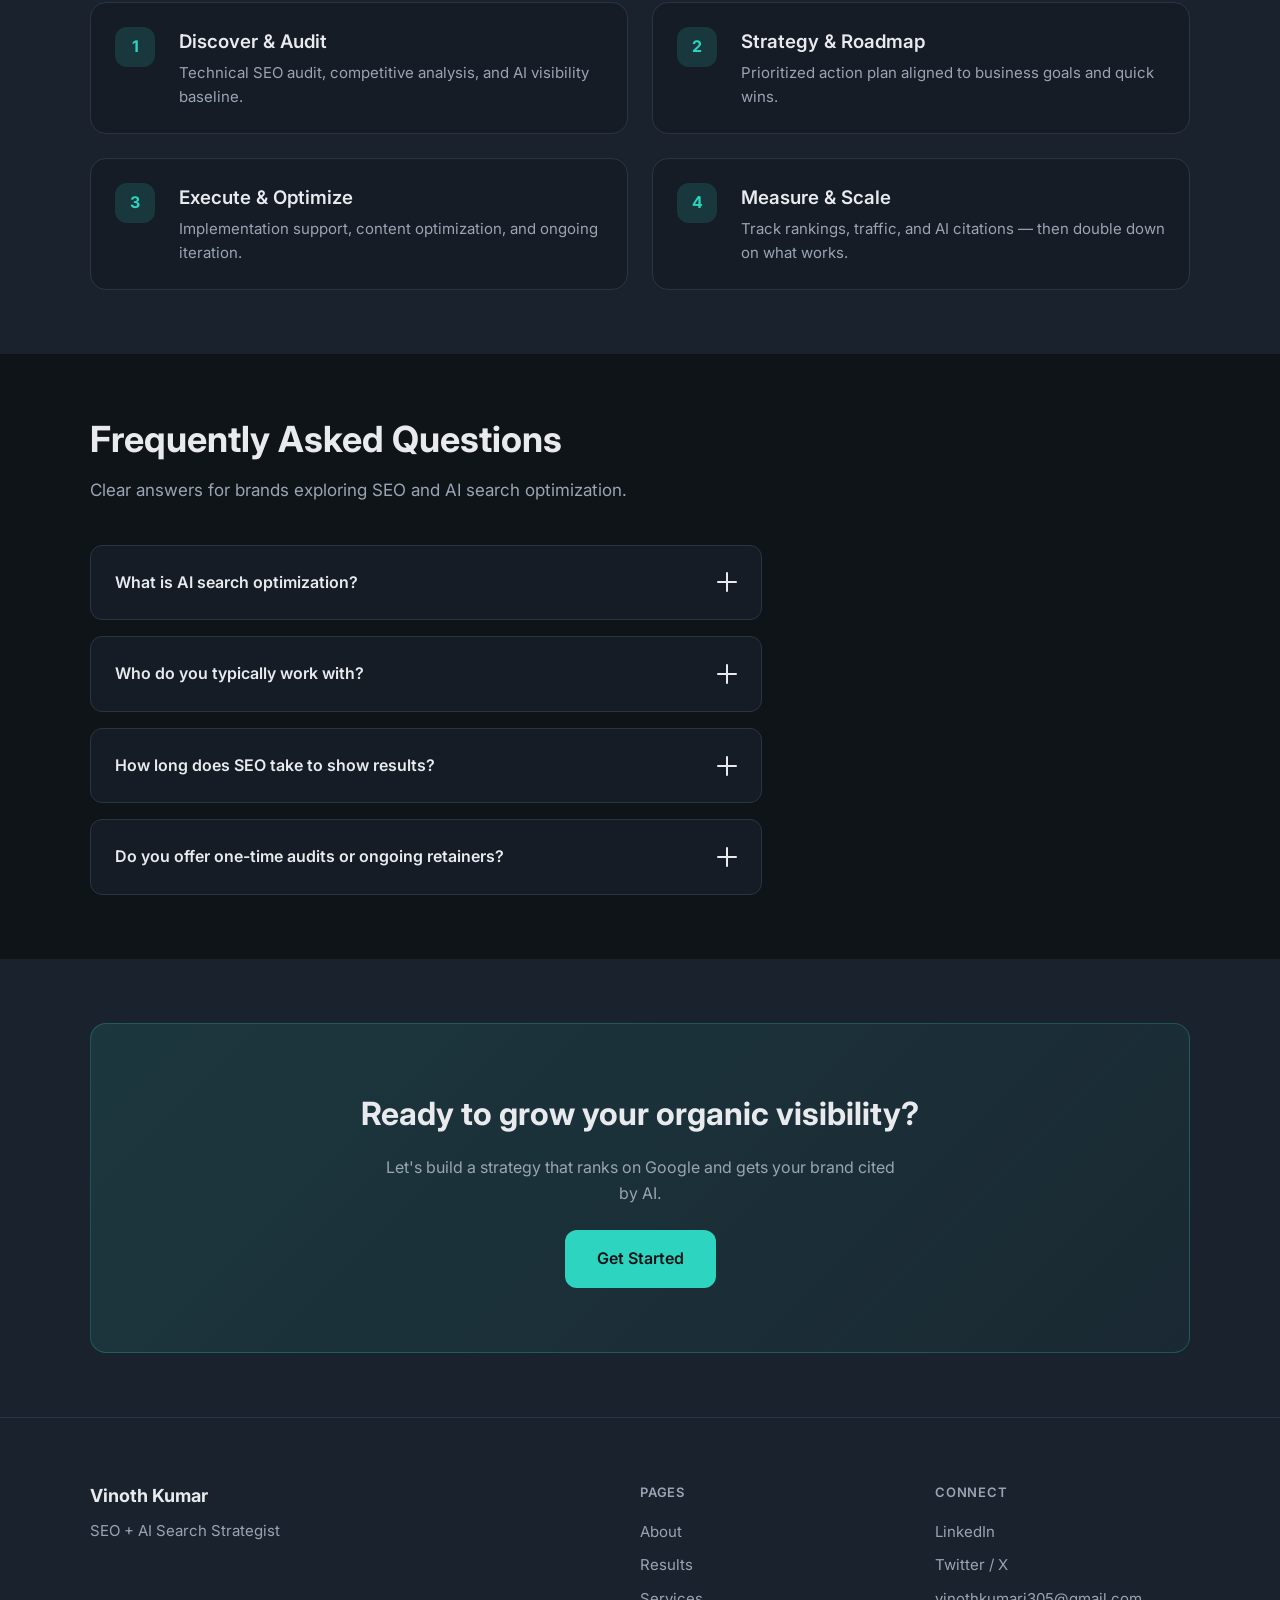
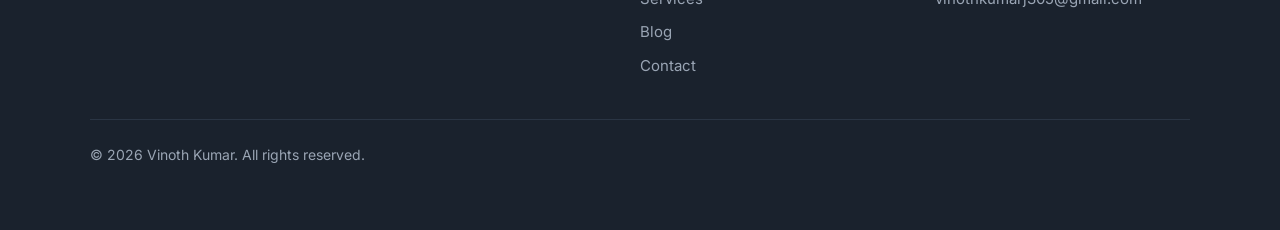
==== commit 5ca5c7ac: "Final commit" ====
--- a/index.html
+++ b/index.html
@@ -3,17 +3,17 @@
 <head>
   <meta charset="UTF-8">
   <meta name="viewport" content="width=device-width, initial-scale=1.0">
-  <title>SEO + AI Search Strategist | Vinoth Kumar</title>
-  <meta name="description" content="Vinoth Kumar is an SEO + AI Search Strategist helping brands rank on Google and get cited in AI answer engines like ChatGPT, Perplexity, and Google AI Overviews.">
+  <title>SEO Marketing Service| Vinoth Kumar</title>
+  <meta name="description" content="Vinoth Kumar is an SEO Marketing Service helping brands rank on Google and get cited in AI answer engines like ChatGPT, Perplexity, and Google AI Overviews.">
   <link rel="canonical" href="https://vinothkumar.com/">
   <meta property="og:type" content="website">
  <meta name="google-site-verification" content="JysML5i7Ww_M5L6dFqR-Ev9CM48P8scNRQvdBjhO4kY" />
-  <meta property="og:title" content="SEO + AI Search Strategist | Vinoth Kumar">
+  <meta property="og:title" content="SEO Marketing Service | Vinoth Kumar">
   <meta property="og:description" content="Rank on Google. Get cited by AI. Strategic SEO and AI search optimization for growth-focused brands.">
   <meta property="og:url" content="https://vinothkumar.com/">
   <meta property="og:image" content="https://vinothkumar.com/og-share.svg">
   <meta name="twitter:card" content="summary_large_image">
-  <meta name="twitter:title" content="SEO + AI Search Strategist | Vinoth Kumar">
+  <meta name="twitter:title" content="SEO Marketing Service | Vinoth Kumar">
   <meta name="twitter:description" content="Rank on Google. Get cited by AI. Strategic SEO and AI search optimization for growth-focused brands.">
   <meta name="twitter:image" content="https://vinothkumar.com/og-share.svg">
   <link rel="icon" href="favicon.svg" type="image/svg+xml">
@@ -111,7 +111,7 @@
             <span class="hero__title-accent">Get cited by AI.</span>
           </h1>
           <p class="hero__text">
-            I'm <strong>Vinoth Kumar</strong>, an SEO + AI Search Strategist who helps brands grow organic traffic, dominate search rankings, and become the answer AI engines recommend — for SaaS, B2B, and ambitious growth teams.
+            I'm <strong>Vinoth Kumar</strong>, an SEO Marketing Service who helps brands grow organic traffic, dominate search rankings, and become the answer AI engines recommend — for SaaS, B2B, and ambitious growth teams.
           </p>
           <div class="hero__actions">
             <a href="contact.html" class="btn btn--primary btn--lg">Get Started</a>
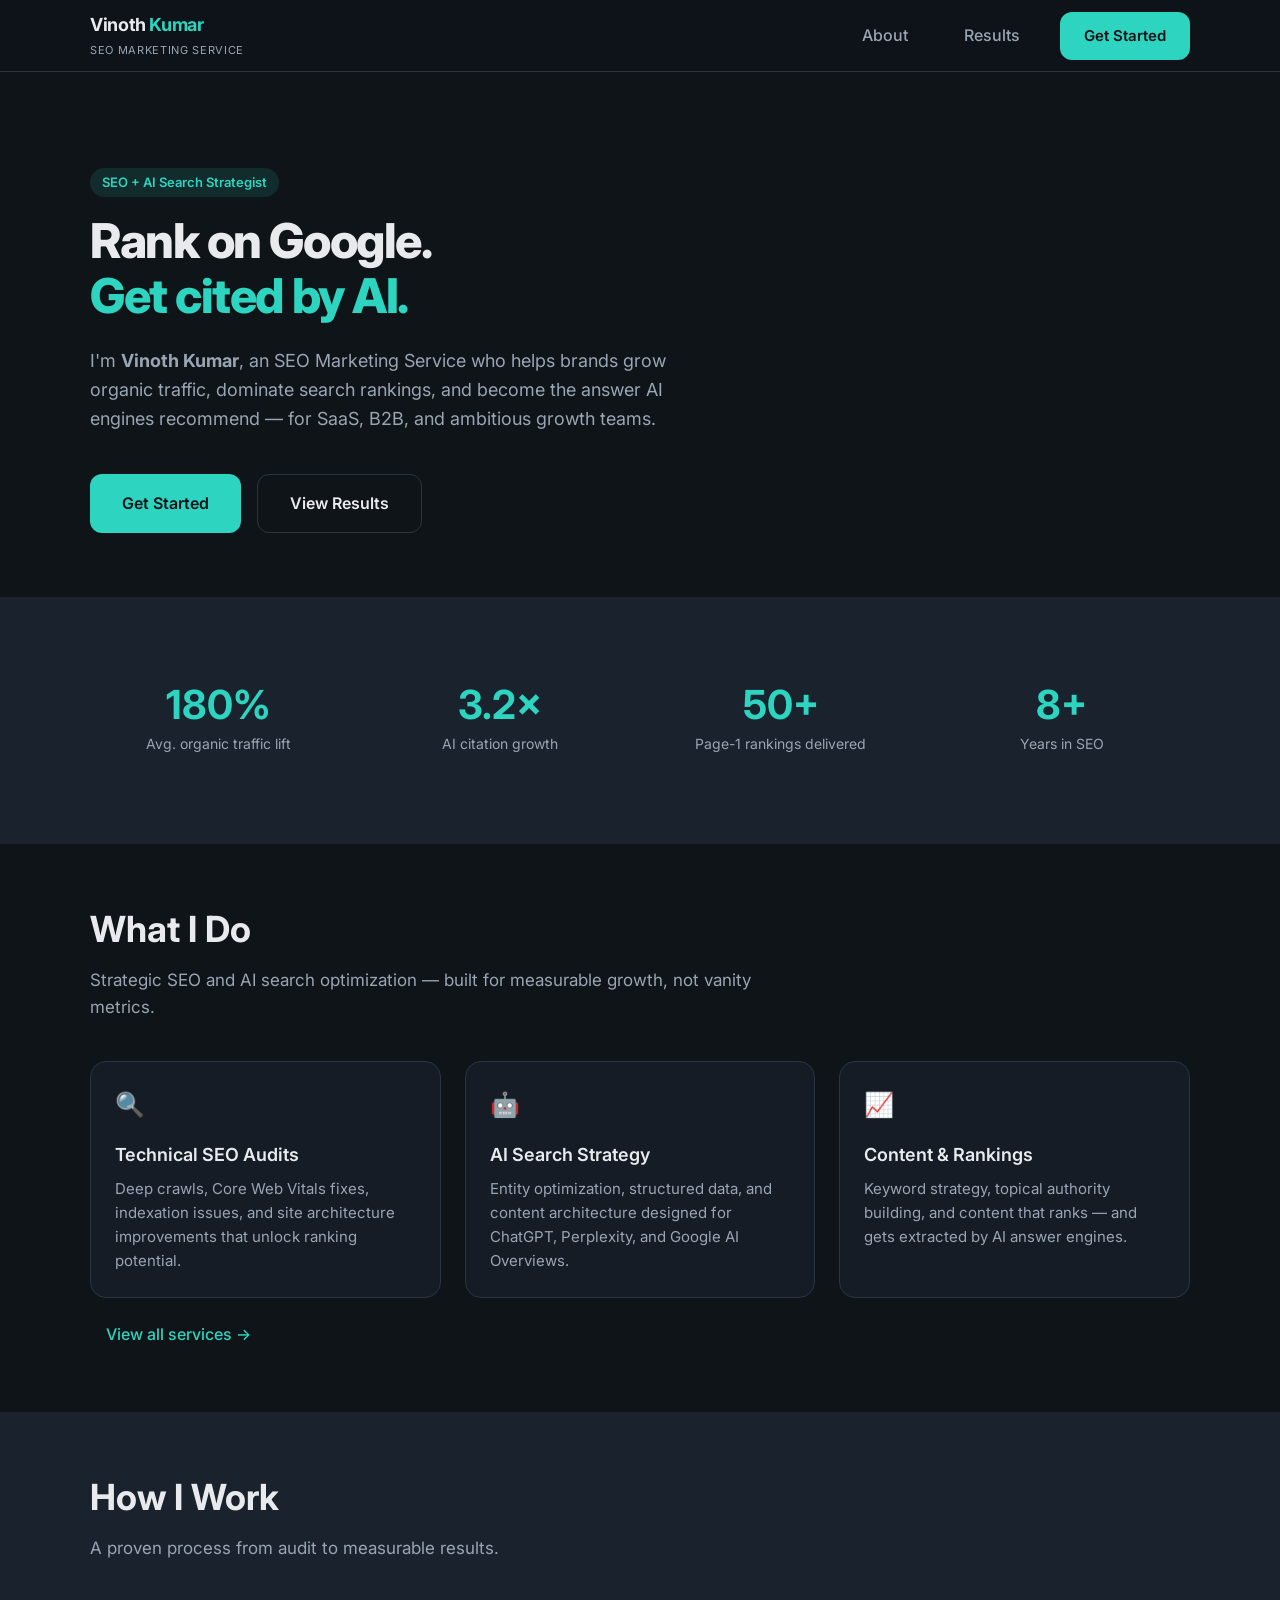
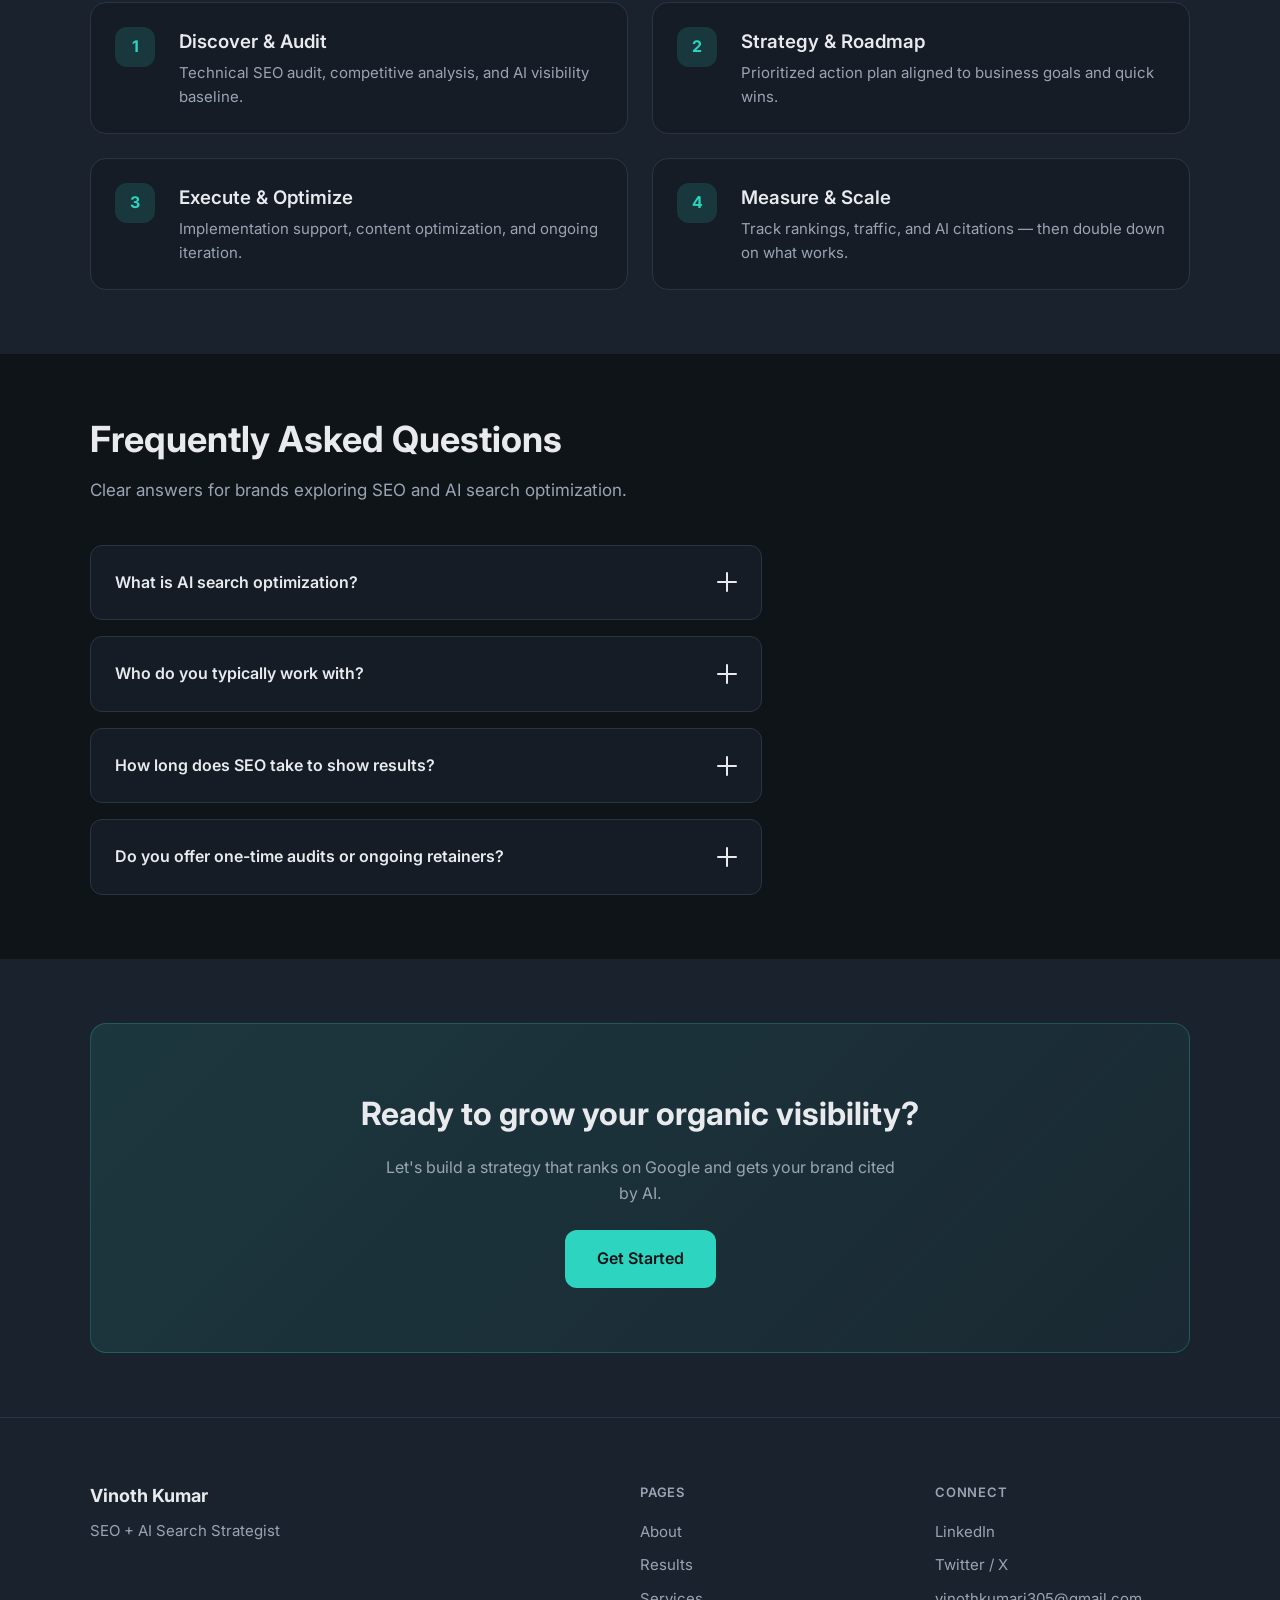
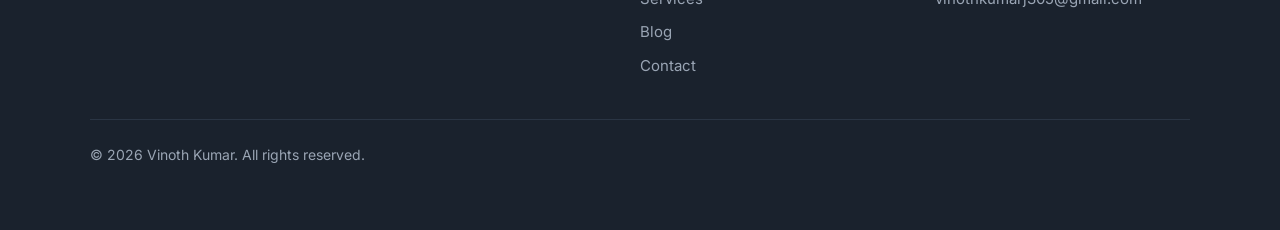
==== commit 4d97cb71: "Final commit" ====
--- a/index.html
+++ b/index.html
@@ -86,7 +86,7 @@
     <div class="container">
       <a href="index.html" class="logo" aria-label="Vinoth Kumar — Home">
         <span class="logo__name"><span class="logo__name-first">Vinoth</span> <span class="logo__name-last">Kumar</span></span>
-        <span class="logo__tagline">SEO + AI Search Strategist</span>
+        <span class="logo__tagline">SEO Marketing Service</span>
       </a>
       <nav class="nav" aria-label="Main navigation">
         <ul class="nav__list">
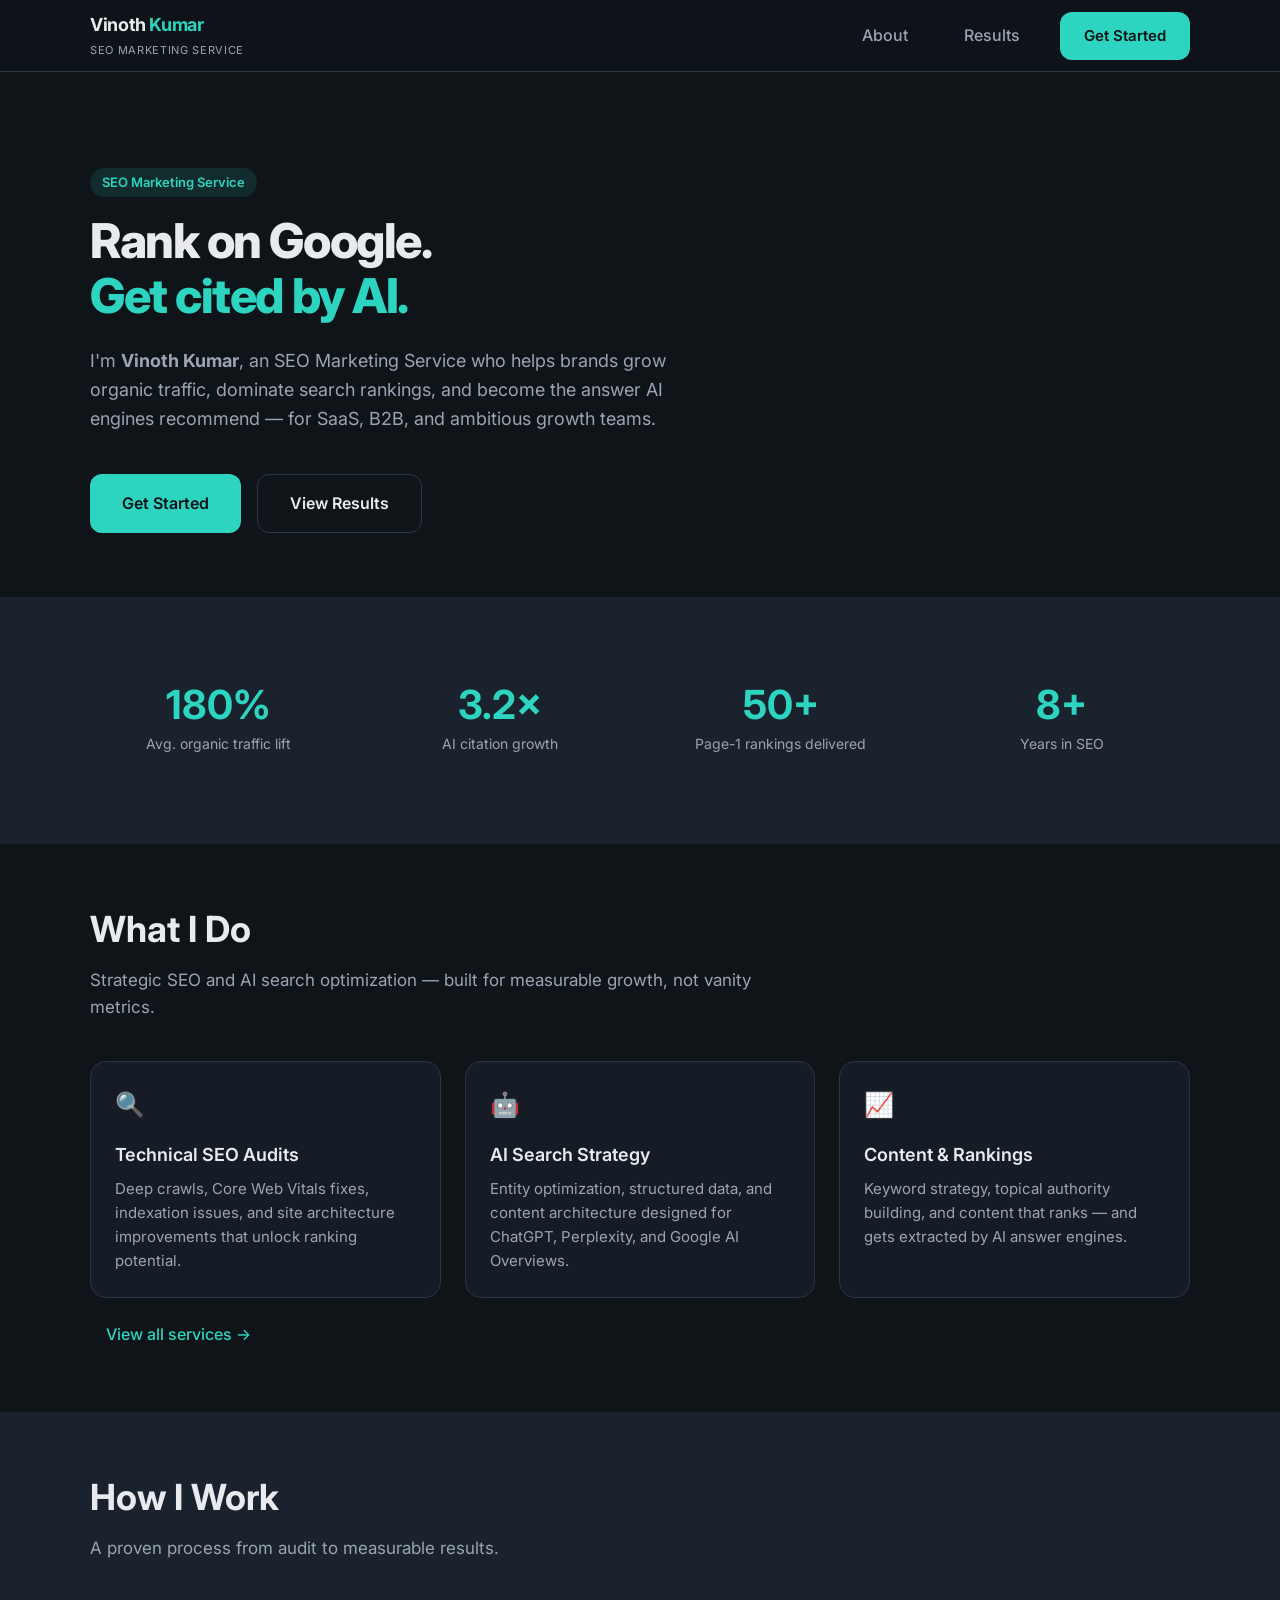
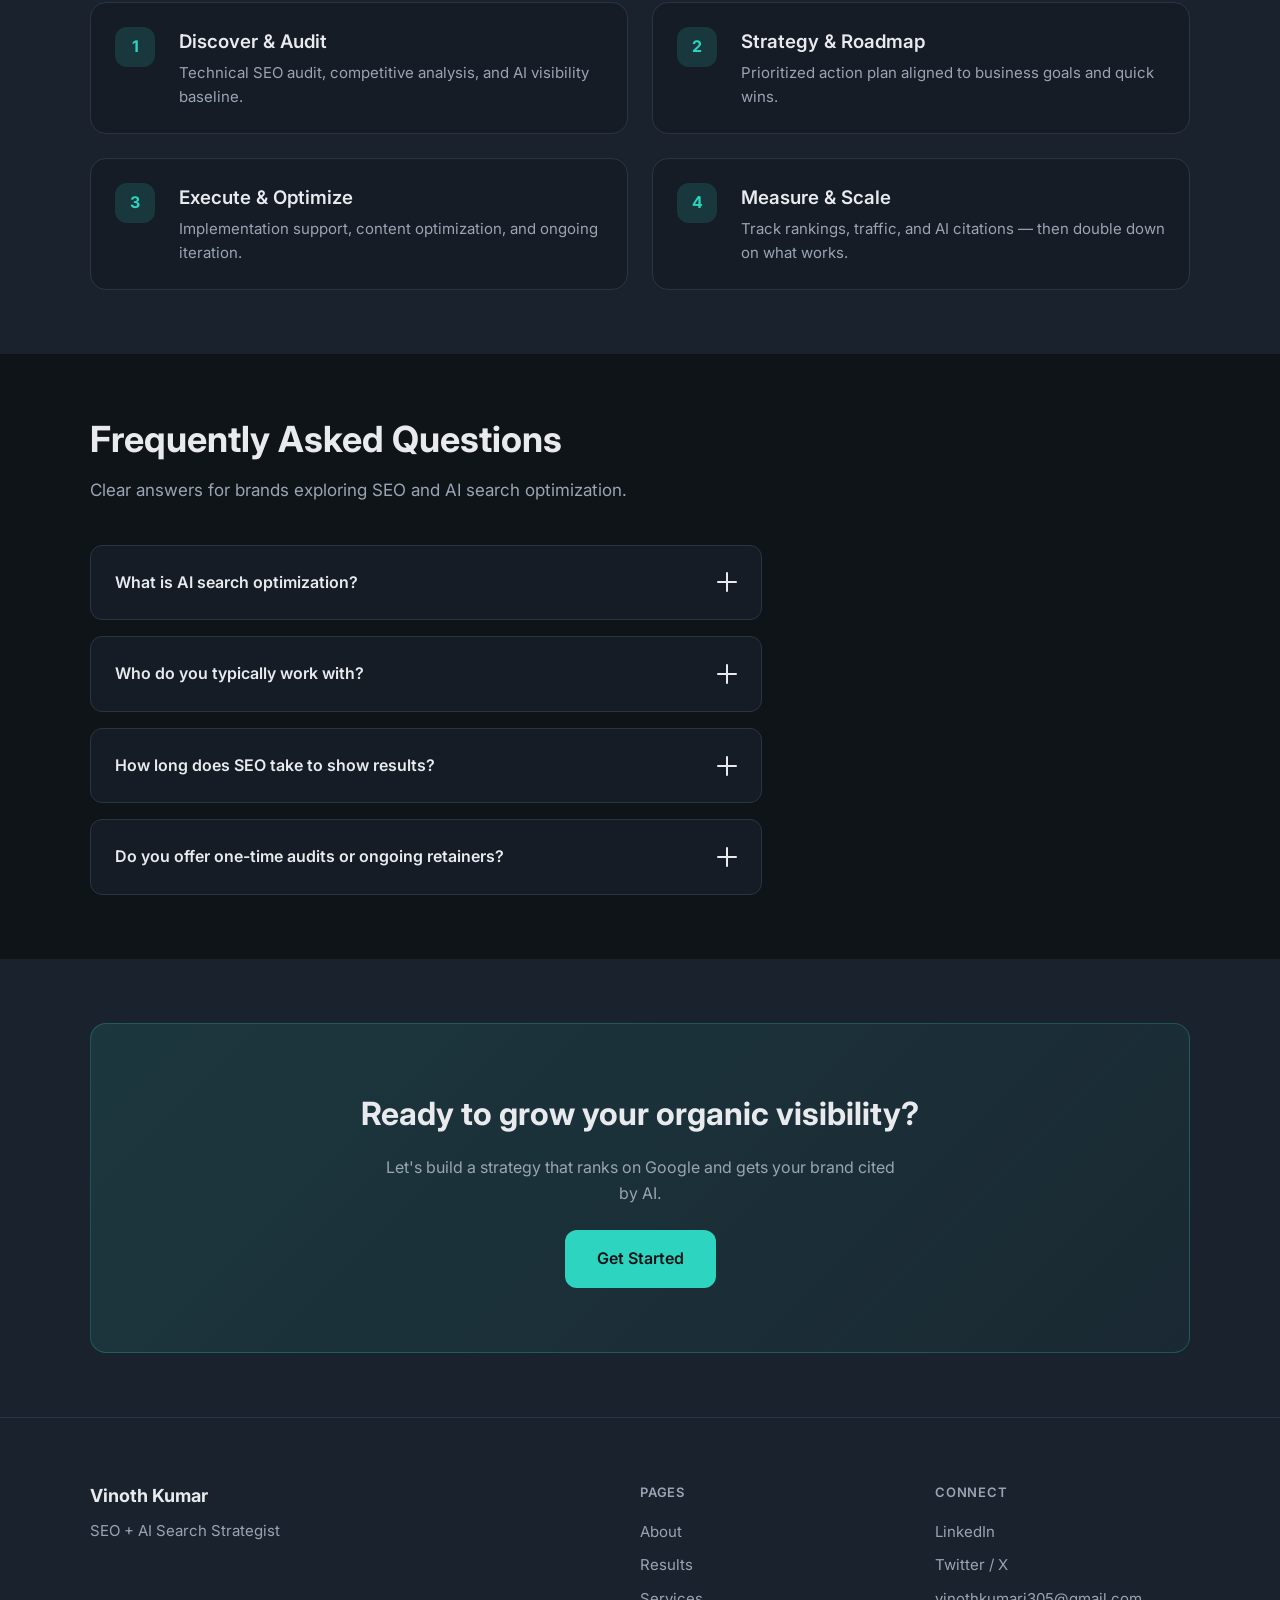
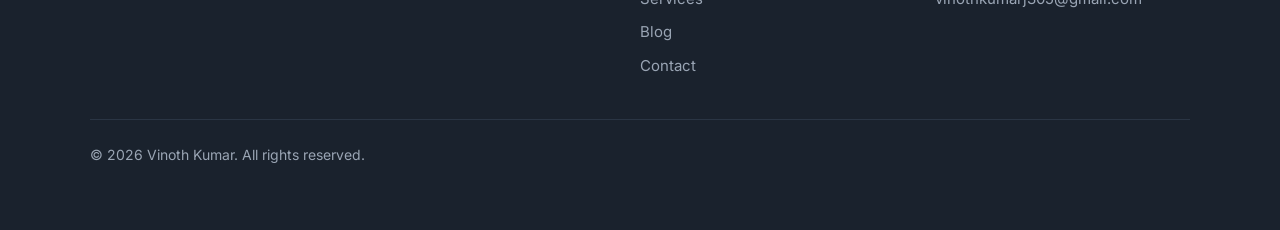
==== commit d65f957d: "Final commit" ====
--- a/index.html
+++ b/index.html
@@ -5,17 +5,17 @@
   <meta name="viewport" content="width=device-width, initial-scale=1.0">
   <title>SEO Marketing Service| Vinoth Kumar</title>
   <meta name="description" content="Vinoth Kumar is an SEO Marketing Service helping brands rank on Google and get cited in AI answer engines like ChatGPT, Perplexity, and Google AI Overviews.">
-  <link rel="canonical" href="https://vinothkumar.com/">
+  <link rel="canonical" href="https://search-rank-alpha.vercel.app/">
   <meta property="og:type" content="website">
  <meta name="google-site-verification" content="JysML5i7Ww_M5L6dFqR-Ev9CM48P8scNRQvdBjhO4kY" />
   <meta property="og:title" content="SEO Marketing Service | Vinoth Kumar">
   <meta property="og:description" content="Rank on Google. Get cited by AI. Strategic SEO and AI search optimization for growth-focused brands.">
-  <meta property="og:url" content="https://vinothkumar.com/">
-  <meta property="og:image" content="https://vinothkumar.com/og-share.svg">
+  <meta property="og:url" content="https://search-rank-alpha.vercel.app/">
+  <meta property="og:image" content="https://search-rank-alpha.vercel.app/og-share.svg">
   <meta name="twitter:card" content="summary_large_image">
   <meta name="twitter:title" content="SEO Marketing Service | Vinoth Kumar">
   <meta name="twitter:description" content="Rank on Google. Get cited by AI. Strategic SEO and AI search optimization for growth-focused brands.">
-  <meta name="twitter:image" content="https://vinothkumar.com/og-share.svg">
+  <meta name="twitter:image" content="https://search-rank-alpha.vercel.app/og-share.svg">
   <link rel="icon" href="favicon.svg" type="image/svg+xml">
   <link rel="preconnect" href="https://fonts.googleapis.com">
   <link rel="preconnect" href="https://fonts.gstatic.com" crossorigin>
@@ -40,11 +40,11 @@
     "@type": "Person",
     "name": "Vinoth Kumar",
     "jobTitle": "SEO + AI Search Strategist",
-    "url": "https://vinothkumar.com",
+    "url": "https://search-rank-alpha.vercel.app/",
     "description": "SEO and AI search strategist helping brands improve organic visibility and AI answer engine citations.",
     "sameAs": [
-      "https://linkedin.com/in/vinothkumar",
-      "https://twitter.com/vinothkumar"
+      "https://www.linkedin.com/in/vinothkumar-j-408b6a40a/",
+      "https://x.com/vinothkumarseo/"
     ]
   }
   </script>
@@ -90,9 +90,9 @@
       </a>
       <nav class="nav" aria-label="Main navigation">
         <ul class="nav__list">
-          <li><a href="about.html" class="nav__link">About</a></li>
-          <li><a href="results.html" class="nav__link">Results</a></li>
-          <li><a href="contact.html" class="btn btn--primary nav__cta">Get Started</a></li>
+          <li><a href="/about.html" class="nav__link">About</a></li>
+          <li><a href="/results.html" class="nav__link">Results</a></li>
+          <li><a href="/contact.html" class="btn btn--primary nav__cta">Get Started</a></li>
         </ul>
       </nav>
       <button class="nav__toggle" aria-label="Open menu" aria-expanded="false">
@@ -105,7 +105,7 @@
     <section class="hero">
       <div class="container">
         <div class="hero__content">
-          <span class="badge">SEO + AI Search Strategist</span>
+          <span class="badge">SEO Marketing Service</span>
           <h1 class="hero__title">
             Rank on Google.<br>
             <span class="hero__title-accent">Get cited by AI.</span>
@@ -283,15 +283,15 @@
             <li><a href="about.html" class="footer-nav__link">About</a></li>
             <li><a href="results.html" class="footer-nav__link">Results</a></li>
             <li><a href="services.html" class="footer-nav__link">Services</a></li>
-            <li><a href="blog/index.html" class="footer-nav__link">Blog</a></li>
+            <li><a href="blog.html" class="footer-nav__link">Blog</a></li>
             <li><a href="contact.html" class="footer-nav__link">Contact</a></li>
           </ul>
         </nav>
         <nav class="footer-nav" aria-label="Connect">
           <p class="footer-nav__title">Connect</p>
           <ul class="footer-nav__list">
-            <li><a href="https://linkedin.com/in/vinothkumar" class="footer-nav__link" rel="noopener noreferrer" target="_blank">LinkedIn</a></li>
-            <li><a href="https://twitter.com/vinothkumar" class="footer-nav__link" rel="noopener noreferrer" target="_blank">Twitter / X</a></li>
+            <li><a href="https:/www.linkedin.com/in/vinothkumar-j-408b6a40a/" class="footer-nav__link" rel="noopener noreferrer" target="_blank">LinkedIn</a></li>
+            <li><a href="https:/https://x.com/vinothkumarseo" class="footer-nav__link" rel="noopener noreferrer" target="_blank">Twitter / X</a></li>
             <li><a href="mailto:vinothkumarj305@gmail.com" class="footer-nav__link">vinothkumarj305@gmail.com</a></li>
           </ul>
         </nav>
